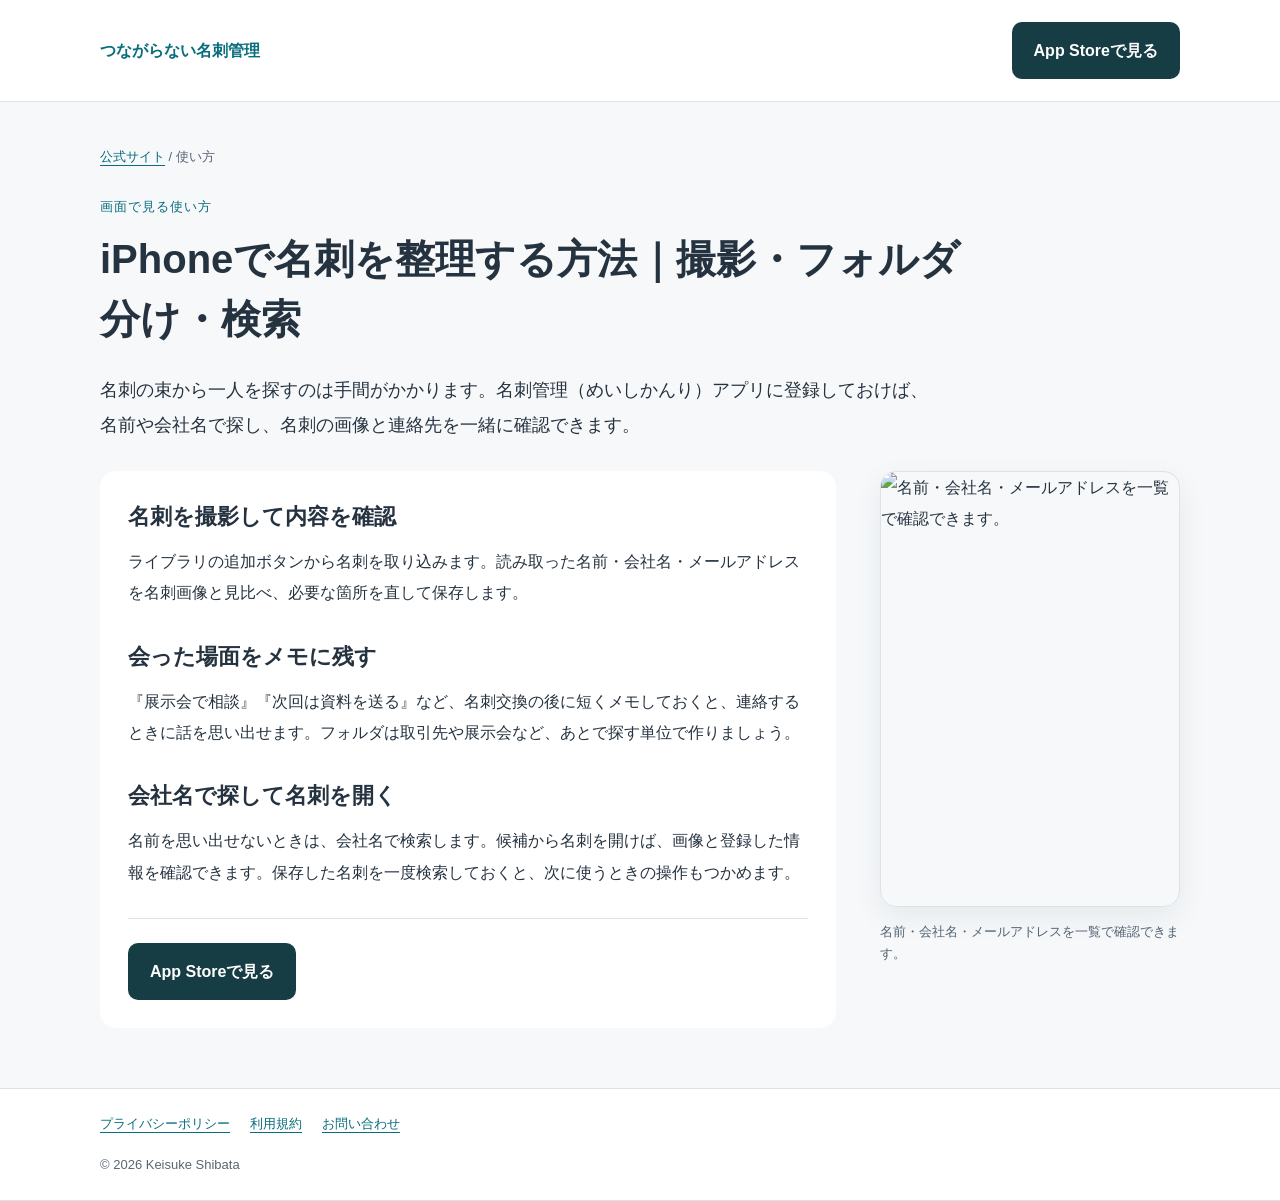
==== guides/organize-business-cards/index.html @ f0816b22 "Publish Japanese usage guide with simulator screenshots and refresh landing copy" ====
<!doctype html><html lang="ja"><head><meta charset="utf-8"><meta name="viewport" content="width=device-width,initial-scale=1"><title>iPhoneで名刺を整理する方法｜撮影・フォルダ分け・検索｜つながらない名刺管理</title><meta name="description" content="名刺の束から一人を探すのは手間がかかります。名刺管理（めいしかんり）アプリに登録しておけば、名前や会社名で探し、名刺の画像と連絡先を一緒に確認できます。"><link rel="canonical" href="https://shiba6v.github.io/meishi-page/guides/organize-business-cards/"><meta property="og:type" content="article"><meta property="og:title" content="iPhoneで名刺を整理する方法｜撮影・フォルダ分け・検索"><meta property="og:description" content="名刺の束から一人を探すのは手間がかかります。名刺管理（めいしかんり）アプリに登録しておけば、名前や会社名で探し、名刺の画像と連絡先を一緒に確認できます。"><meta property="og:url" content="https://shiba6v.github.io/meishi-page/guides/organize-business-cards/"><meta property="og:image" content="https://shiba6v.github.io/meishi-page/assets/guides/meishi.png"><meta name="twitter:card" content="summary_large_image"><style>*{box-sizing:border-box}body{margin:0;background:#f6f8fa;color:#25323f;font:16px/1.95 -apple-system,BlinkMacSystemFont,"Hiragino Kaku Gothic ProN",sans-serif}a{color:#086d7c;text-underline-offset:4px}header,footer{padding:22px max(22px,calc((100vw - 1080px)/2));background:white;border-bottom:1px solid #dce3e6}header nav{display:flex;justify-content:space-between;align-items:center;gap:16px}header a{text-decoration:none;font-weight:650}.page{max-width:1128px;margin:auto;padding:42px 24px 60px}.crumb{font-size:13px;color:#586574;margin-bottom:24px}.category{font-size:13px;color:#086d7c;letter-spacing:.08em}h1{font-size:clamp(26px,3.4vw,40px);line-height:1.5;max-width:900px;margin:10px 0 24px}h2{font-size:22px;line-height:1.6;margin:30px 0 12px}p{margin:0 0 20px}.intro{font-size:18px;max-width:840px}.content{display:grid;grid-template-columns:minmax(0,1fr) 300px;gap:44px;margin-top:28px}.body{background:white;padding:28px;border-radius:16px}.body h2:first-child{margin-top:0}figure{margin:0}figure img{width:100%;height:auto;display:block;border-radius:16px;border:1px solid #dbe3e7;box-shadow:0 10px 30px #12303b12}figcaption{font-size:13px;line-height:1.7;color:#536373;padding:14px 0}.download{margin-top:30px;border-top:1px solid #dde4e7;padding-top:24px}.button{display:inline-block;background:#153d43;color:white!important;text-decoration:none;font-weight:650;border-radius:10px;padding:13px 22px}.button:focus-visible,a:focus-visible{outline:3px solid #0babc4;outline-offset:4px}footer{border-top:1px solid #dce3e6;font-size:13px}footer nav{display:flex;flex-wrap:wrap;gap:20px}footer p{margin:16px 0 0;color:#596674}@media(max-width:760px){.content{grid-template-columns:1fr;gap:25px}.body{padding:22px 18px}.page{padding:26px 18px 45px}figure{max-width:330px;margin:auto}.intro{font-size:17px}header .button{font-size:13px;padding:8px 12px}}</style><script defer src="/meishi-page/site-analytics.js" data-measurement-id="G-30XWH1BF6F" data-app="meishi" data-site-root="/meishi-page/"></script><script type="application/ld+json">{"@context": "https://schema.org", "@type": "Article", "headline": "iPhoneで名刺を整理する方法｜撮影・フォルダ分け・検索", "description": "名刺の束から一人を探すのは手間がかかります。名刺管理（めいしかんり）アプリに登録しておけば、名前や会社名で探し、名刺の画像と連絡先を一緒に確認できます。", "image": "https://shiba6v.github.io/meishi-page/assets/guides/meishi.png", "inLanguage": "ja", "author": {"@type": "Person", "name": "Keisuke Shibata"}, "datePublished": "2026-11-11", "dateModified": "2026-11-11", "mainEntityOfPage": "https://shiba6v.github.io/meishi-page/guides/organize-business-cards/"}</script></head><body><header><nav aria-label="サイト案内"><a href="https://shiba6v.github.io/meishi-page/">つながらない名刺管理</a><a class="button" href="https://apps.apple.com/jp/app/id6752800033">App Storeで見る</a></nav></header><main class="page"><div class="crumb"><a href="https://shiba6v.github.io/meishi-page/">公式サイト</a> / 使い方</div><div class="category">画面で見る使い方</div><h1>iPhoneで名刺を整理する方法｜撮影・フォルダ分け・検索</h1><p class="intro">名刺の束から一人を探すのは手間がかかります。名刺管理（めいしかんり）アプリに登録しておけば、名前や会社名で探し、名刺の画像と連絡先を一緒に確認できます。</p><div class="content"><article class="body"><h2>名刺を撮影して内容を確認</h2><p>ライブラリの追加ボタンから名刺を取り込みます。読み取った名前・会社名・メールアドレスを名刺画像と見比べ、必要な箇所を直して保存します。</p><h2>会った場面をメモに残す</h2><p>『展示会で相談』『次回は資料を送る』など、名刺交換の後に短くメモしておくと、連絡するときに話を思い出せます。フォルダは取引先や展示会など、あとで探す単位で作りましょう。</p><h2>会社名で探して名刺を開く</h2><p>名前を思い出せないときは、会社名で検索します。候補から名刺を開けば、画像と登録した情報を確認できます。保存した名刺を一度検索しておくと、次に使うときの操作もつかめます。</p><div class="download"><a class="button" href="https://apps.apple.com/jp/app/id6752800033">App Storeで見る</a></div></article><figure><img src="/meishi-page/assets/guides/meishi.png" width="1398" height="2034" alt="名前・会社名・メールアドレスを一覧で確認できます。"><figcaption>名前・会社名・メールアドレスを一覧で確認できます。</figcaption></figure></div></main><footer><nav aria-label="サポートとポリシー"><a href="https://shiba6v.github.io/meishi-page/privacy.html">プライバシーポリシー</a><a href="https://shiba6v.github.io/meishi-page/terms.html">利用規約</a><a href="mailto:mywordbook.app@gmail.com">お問い合わせ</a></nav><p>© 2026 Keisuke Shibata</p></footer></body></html>
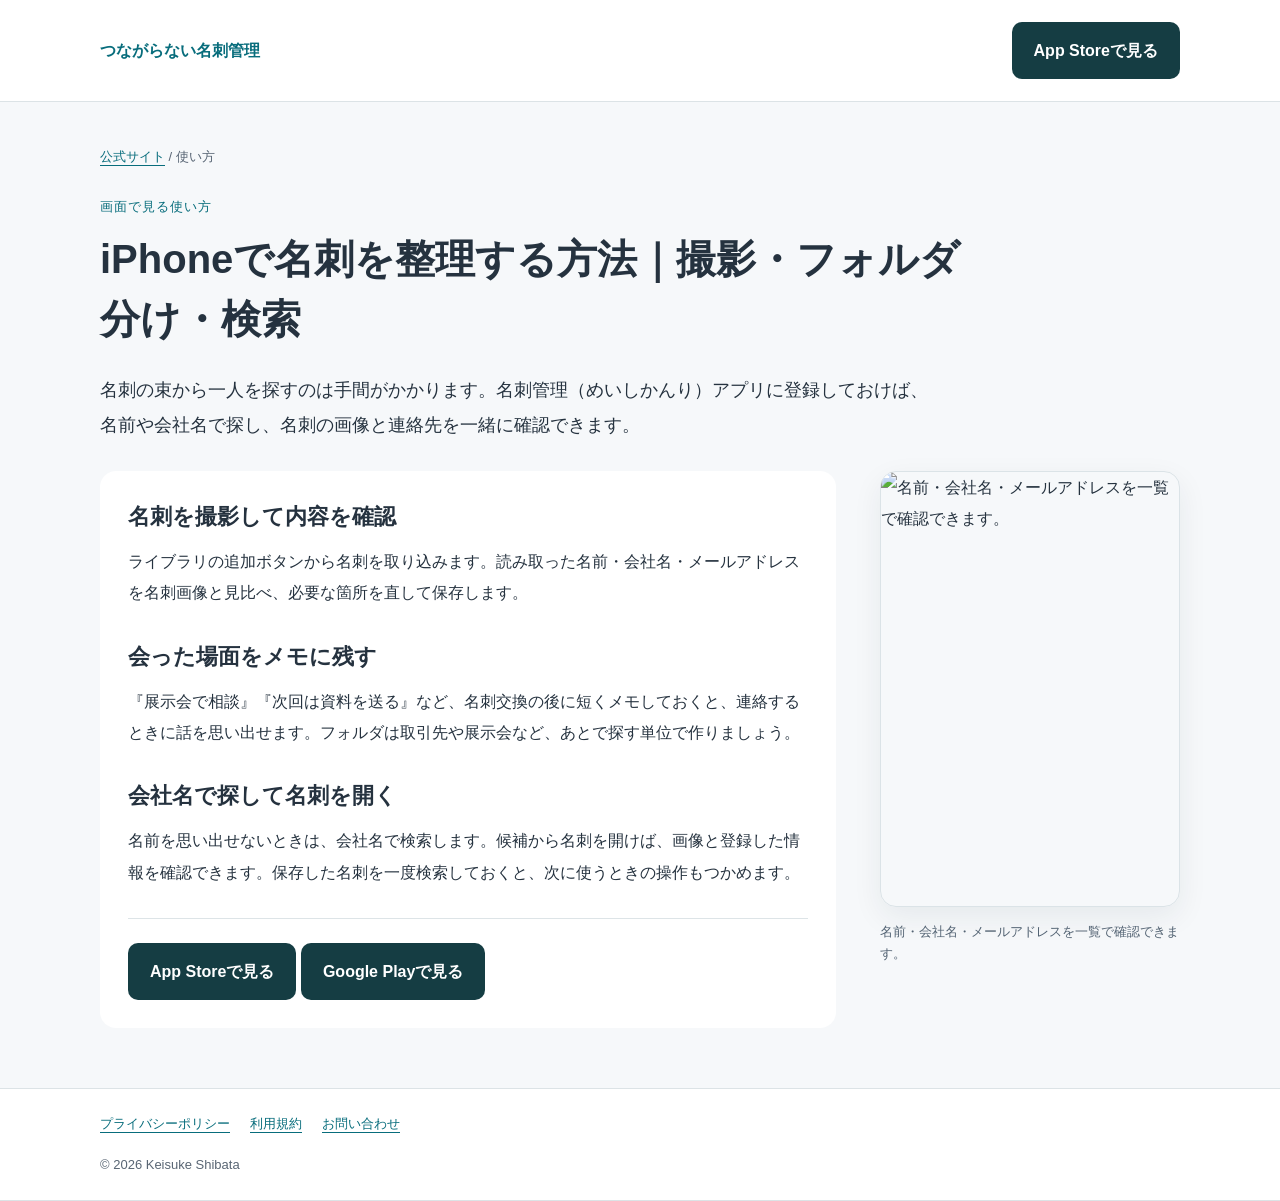
==== commit 98d30719: "Link the Google Play listing next to the App Store buttons Co-Authored-By: Claude Opus 5.5 <noreply@" ====
--- a/guides/organize-business-cards/index.html
+++ b/guides/organize-business-cards/index.html
@@ -1 +1 @@
-<!doctype html><html lang="ja"><head><meta charset="utf-8"><meta name="viewport" content="width=device-width,initial-scale=1"><title>iPhoneで名刺を整理する方法｜撮影・フォルダ分け・検索｜つながらない名刺管理</title><meta name="description" content="名刺の束から一人を探すのは手間がかかります。名刺管理（めいしかんり）アプリに登録しておけば、名前や会社名で探し、名刺の画像と連絡先を一緒に確認できます。"><link rel="canonical" href="https://shiba6v.github.io/meishi-page/guides/organize-business-cards/"><meta property="og:type" content="article"><meta property="og:title" content="iPhoneで名刺を整理する方法｜撮影・フォルダ分け・検索"><meta property="og:description" content="名刺の束から一人を探すのは手間がかかります。名刺管理（めいしかんり）アプリに登録しておけば、名前や会社名で探し、名刺の画像と連絡先を一緒に確認できます。"><meta property="og:url" content="https://shiba6v.github.io/meishi-page/guides/organize-business-cards/"><meta property="og:image" content="https://shiba6v.github.io/meishi-page/assets/guides/meishi.png"><meta name="twitter:card" content="summary_large_image"><style>*{box-sizing:border-box}body{margin:0;background:#f6f8fa;color:#25323f;font:16px/1.95 -apple-system,BlinkMacSystemFont,"Hiragino Kaku Gothic ProN",sans-serif}a{color:#086d7c;text-underline-offset:4px}header,footer{padding:22px max(22px,calc((100vw - 1080px)/2));background:white;border-bottom:1px solid #dce3e6}header nav{display:flex;justify-content:space-between;align-items:center;gap:16px}header a{text-decoration:none;font-weight:650}.page{max-width:1128px;margin:auto;padding:42px 24px 60px}.crumb{font-size:13px;color:#586574;margin-bottom:24px}.category{font-size:13px;color:#086d7c;letter-spacing:.08em}h1{font-size:clamp(26px,3.4vw,40px);line-height:1.5;max-width:900px;margin:10px 0 24px}h2{font-size:22px;line-height:1.6;margin:30px 0 12px}p{margin:0 0 20px}.intro{font-size:18px;max-width:840px}.content{display:grid;grid-template-columns:minmax(0,1fr) 300px;gap:44px;margin-top:28px}.body{background:white;padding:28px;border-radius:16px}.body h2:first-child{margin-top:0}figure{margin:0}figure img{width:100%;height:auto;display:block;border-radius:16px;border:1px solid #dbe3e7;box-shadow:0 10px 30px #12303b12}figcaption{font-size:13px;line-height:1.7;color:#536373;padding:14px 0}.download{margin-top:30px;border-top:1px solid #dde4e7;padding-top:24px}.button{display:inline-block;background:#153d43;color:white!important;text-decoration:none;font-weight:650;border-radius:10px;padding:13px 22px}.button:focus-visible,a:focus-visible{outline:3px solid #0babc4;outline-offset:4px}footer{border-top:1px solid #dce3e6;font-size:13px}footer nav{display:flex;flex-wrap:wrap;gap:20px}footer p{margin:16px 0 0;color:#596674}@media(max-width:760px){.content{grid-template-columns:1fr;gap:25px}.body{padding:22px 18px}.page{padding:26px 18px 45px}figure{max-width:330px;margin:auto}.intro{font-size:17px}header .button{font-size:13px;padding:8px 12px}}</style><script defer src="/meishi-page/site-analytics.js" data-measurement-id="G-30XWH1BF6F" data-app="meishi" data-site-root="/meishi-page/"></script><script type="application/ld+json">{"@context": "https://schema.org", "@type": "Article", "headline": "iPhoneで名刺を整理する方法｜撮影・フォルダ分け・検索", "description": "名刺の束から一人を探すのは手間がかかります。名刺管理（めいしかんり）アプリに登録しておけば、名前や会社名で探し、名刺の画像と連絡先を一緒に確認できます。", "image": "https://shiba6v.github.io/meishi-page/assets/guides/meishi.png", "inLanguage": "ja", "author": {"@type": "Person", "name": "Keisuke Shibata"}, "datePublished": "2026-11-11", "dateModified": "2026-11-11", "mainEntityOfPage": "https://shiba6v.github.io/meishi-page/guides/organize-business-cards/"}</script></head><body><header><nav aria-label="サイト案内"><a href="https://shiba6v.github.io/meishi-page/">つながらない名刺管理</a><a class="button" href="https://apps.apple.com/jp/app/id6752800033">App Storeで見る</a></nav></header><main class="page"><div class="crumb"><a href="https://shiba6v.github.io/meishi-page/">公式サイト</a> / 使い方</div><div class="category">画面で見る使い方</div><h1>iPhoneで名刺を整理する方法｜撮影・フォルダ分け・検索</h1><p class="intro">名刺の束から一人を探すのは手間がかかります。名刺管理（めいしかんり）アプリに登録しておけば、名前や会社名で探し、名刺の画像と連絡先を一緒に確認できます。</p><div class="content"><article class="body"><h2>名刺を撮影して内容を確認</h2><p>ライブラリの追加ボタンから名刺を取り込みます。読み取った名前・会社名・メールアドレスを名刺画像と見比べ、必要な箇所を直して保存します。</p><h2>会った場面をメモに残す</h2><p>『展示会で相談』『次回は資料を送る』など、名刺交換の後に短くメモしておくと、連絡するときに話を思い出せます。フォルダは取引先や展示会など、あとで探す単位で作りましょう。</p><h2>会社名で探して名刺を開く</h2><p>名前を思い出せないときは、会社名で検索します。候補から名刺を開けば、画像と登録した情報を確認できます。保存した名刺を一度検索しておくと、次に使うときの操作もつかめます。</p><div class="download"><a class="button" href="https://apps.apple.com/jp/app/id6752800033">App Storeで見る</a></div></article><figure><img src="/meishi-page/assets/guides/meishi.png" width="1398" height="2034" alt="名前・会社名・メールアドレスを一覧で確認できます。"><figcaption>名前・会社名・メールアドレスを一覧で確認できます。</figcaption></figure></div></main><footer><nav aria-label="サポートとポリシー"><a href="https://shiba6v.github.io/meishi-page/privacy.html">プライバシーポリシー</a><a href="https://shiba6v.github.io/meishi-page/terms.html">利用規約</a><a href="mailto:mywordbook.app@gmail.com">お問い合わせ</a></nav><p>© 2026 Keisuke Shibata</p></footer></body></html>+<!doctype html><html lang="ja"><head><meta charset="utf-8"><meta name="viewport" content="width=device-width,initial-scale=1"><title>iPhoneで名刺を整理する方法｜撮影・フォルダ分け・検索｜つながらない名刺管理</title><meta name="description" content="名刺の束から一人を探すのは手間がかかります。名刺管理（めいしかんり）アプリに登録しておけば、名前や会社名で探し、名刺の画像と連絡先を一緒に確認できます。"><link rel="canonical" href="https://shiba6v.github.io/meishi-page/guides/organize-business-cards/"><meta property="og:type" content="article"><meta property="og:title" content="iPhoneで名刺を整理する方法｜撮影・フォルダ分け・検索"><meta property="og:description" content="名刺の束から一人を探すのは手間がかかります。名刺管理（めいしかんり）アプリに登録しておけば、名前や会社名で探し、名刺の画像と連絡先を一緒に確認できます。"><meta property="og:url" content="https://shiba6v.github.io/meishi-page/guides/organize-business-cards/"><meta property="og:image" content="https://shiba6v.github.io/meishi-page/assets/guides/meishi.png"><meta name="twitter:card" content="summary_large_image"><style>*{box-sizing:border-box}body{margin:0;background:#f6f8fa;color:#25323f;font:16px/1.95 -apple-system,BlinkMacSystemFont,"Hiragino Kaku Gothic ProN",sans-serif}a{color:#086d7c;text-underline-offset:4px}header,footer{padding:22px max(22px,calc((100vw - 1080px)/2));background:white;border-bottom:1px solid #dce3e6}header nav{display:flex;justify-content:space-between;align-items:center;gap:16px}header a{text-decoration:none;font-weight:650}.page{max-width:1128px;margin:auto;padding:42px 24px 60px}.crumb{font-size:13px;color:#586574;margin-bottom:24px}.category{font-size:13px;color:#086d7c;letter-spacing:.08em}h1{font-size:clamp(26px,3.4vw,40px);line-height:1.5;max-width:900px;margin:10px 0 24px}h2{font-size:22px;line-height:1.6;margin:30px 0 12px}p{margin:0 0 20px}.intro{font-size:18px;max-width:840px}.content{display:grid;grid-template-columns:minmax(0,1fr) 300px;gap:44px;margin-top:28px}.body{background:white;padding:28px;border-radius:16px}.body h2:first-child{margin-top:0}figure{margin:0}figure img{width:100%;height:auto;display:block;border-radius:16px;border:1px solid #dbe3e7;box-shadow:0 10px 30px #12303b12}figcaption{font-size:13px;line-height:1.7;color:#536373;padding:14px 0}.download{margin-top:30px;border-top:1px solid #dde4e7;padding-top:24px}.button{display:inline-block;background:#153d43;color:white!important;text-decoration:none;font-weight:650;border-radius:10px;padding:13px 22px}.button:focus-visible,a:focus-visible{outline:3px solid #0babc4;outline-offset:4px}footer{border-top:1px solid #dce3e6;font-size:13px}footer nav{display:flex;flex-wrap:wrap;gap:20px}footer p{margin:16px 0 0;color:#596674}@media(max-width:760px){.content{grid-template-columns:1fr;gap:25px}.body{padding:22px 18px}.page{padding:26px 18px 45px}figure{max-width:330px;margin:auto}.intro{font-size:17px}header .button{font-size:13px;padding:8px 12px}}</style><script defer src="/meishi-page/site-analytics.js" data-measurement-id="G-30XWH1BF6F" data-app="meishi" data-site-root="/meishi-page/"></script><script type="application/ld+json">{"@context": "https://schema.org", "@type": "Article", "headline": "iPhoneで名刺を整理する方法｜撮影・フォルダ分け・検索", "description": "名刺の束から一人を探すのは手間がかかります。名刺管理（めいしかんり）アプリに登録しておけば、名前や会社名で探し、名刺の画像と連絡先を一緒に確認できます。", "image": "https://shiba6v.github.io/meishi-page/assets/guides/meishi.png", "inLanguage": "ja", "author": {"@type": "Person", "name": "Keisuke Shibata"}, "datePublished": "2026-11-11", "dateModified": "2026-11-11", "mainEntityOfPage": "https://shiba6v.github.io/meishi-page/guides/organize-business-cards/"}</script></head><body><header><nav aria-label="サイト案内"><a href="https://shiba6v.github.io/meishi-page/">つながらない名刺管理</a><a class="button" href="https://apps.apple.com/jp/app/id6752800033">App Storeで見る</a></nav></header><main class="page"><div class="crumb"><a href="https://shiba6v.github.io/meishi-page/">公式サイト</a> / 使い方</div><div class="category">画面で見る使い方</div><h1>iPhoneで名刺を整理する方法｜撮影・フォルダ分け・検索</h1><p class="intro">名刺の束から一人を探すのは手間がかかります。名刺管理（めいしかんり）アプリに登録しておけば、名前や会社名で探し、名刺の画像と連絡先を一緒に確認できます。</p><div class="content"><article class="body"><h2>名刺を撮影して内容を確認</h2><p>ライブラリの追加ボタンから名刺を取り込みます。読み取った名前・会社名・メールアドレスを名刺画像と見比べ、必要な箇所を直して保存します。</p><h2>会った場面をメモに残す</h2><p>『展示会で相談』『次回は資料を送る』など、名刺交換の後に短くメモしておくと、連絡するときに話を思い出せます。フォルダは取引先や展示会など、あとで探す単位で作りましょう。</p><h2>会社名で探して名刺を開く</h2><p>名前を思い出せないときは、会社名で検索します。候補から名刺を開けば、画像と登録した情報を確認できます。保存した名刺を一度検索しておくと、次に使うときの操作もつかめます。</p><div class="download"><a class="button" href="https://apps.apple.com/jp/app/id6752800033">App Storeで見る</a> <a class="button" href="https://play.google.com/store/apps/details?id=com.shiba6v.meishi">Google Playで見る</a></div></article><figure><img src="/meishi-page/assets/guides/meishi.png" width="1398" height="2034" alt="名前・会社名・メールアドレスを一覧で確認できます。"><figcaption>名前・会社名・メールアドレスを一覧で確認できます。</figcaption></figure></div></main><footer><nav aria-label="サポートとポリシー"><a href="https://shiba6v.github.io/meishi-page/privacy.html">プライバシーポリシー</a><a href="https://shiba6v.github.io/meishi-page/terms.html">利用規約</a><a href="mailto:mywordbook.app@gmail.com">お問い合わせ</a></nav><p>© 2026 Keisuke Shibata</p></footer></body></html>
